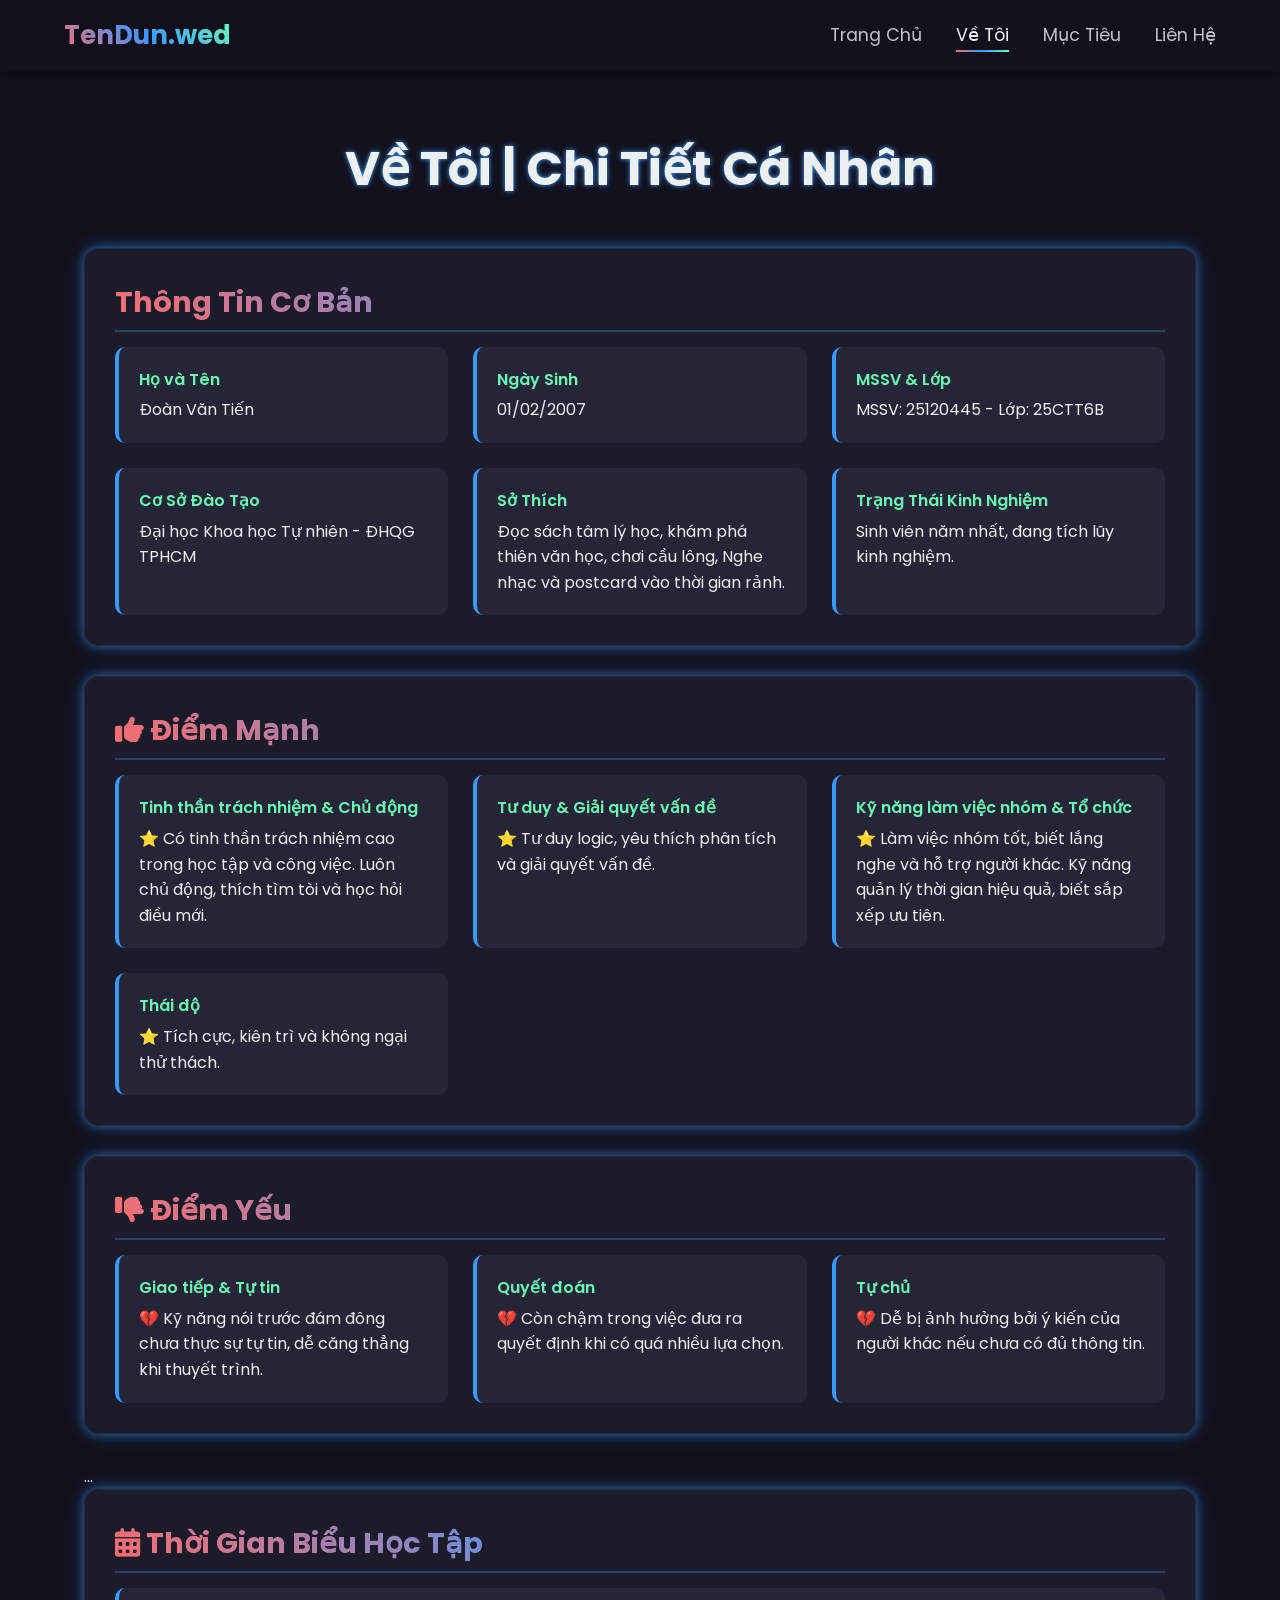
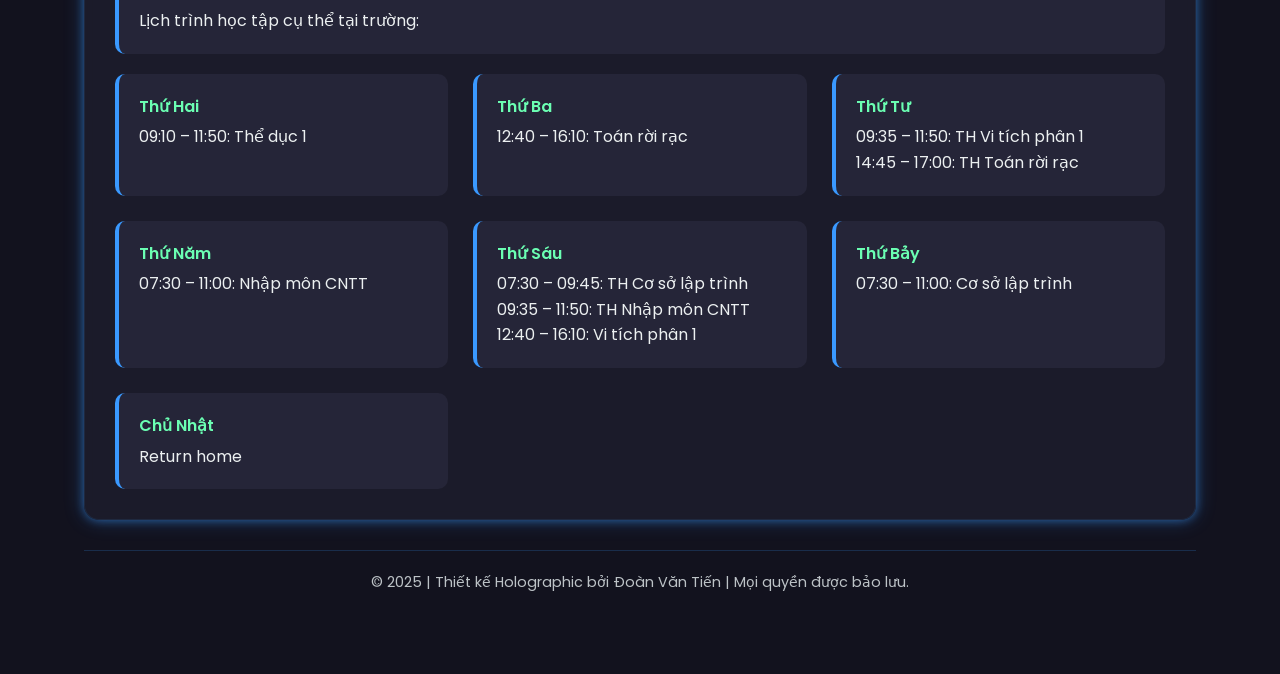
==== about.html @ da83dd7d "first commit~" ====
<!DOCTYPE html>
<html lang="vi">
<head>
    <meta charset="UTF-8">
    <meta name="viewport" content="width=device-width, initial-scale=1.0">
    <title>Về Tôi | Đoàn Văn Tiến</title>
    <link rel="stylesheet" href="style.css">
</head>
<body>
    <nav class="navbar">
        <div class="logo">TenDun.wed</div>
        <div class="nav-links">
            <a href="index.html">Trang Chủ</a>
            <a href="about.html">Về Tôi</a>
            <a href="goals.html">Mục Tiêu</a>
            <a href="contact.html">Liên Hệ</a>
        </div>
    </nav>

    <div class="main-content">
        <h2 class="section-title">Về Tôi | Chi Tiết Cá Nhân</h2>

        <section class="card">
            <h3>Thông Tin Cơ Bản</h3>
            <div class="data-grid">
                <div class="data-item">
                    <h4>Họ và Tên</h4>
                    <p>Đoàn Văn Tiến</p>
                </div>
                <div class="data-item">
                    <h4>Ngày Sinh</h4>
                    <p>01/02/2007</p>
                </div>
                <div class="data-item">
                    <h4>MSSV & Lớp</h4>
                    <p>MSSV: 25120445 - Lớp: 25CTT6B</p>
                </div>
                <div class="data-item">
                    <h4>Cơ Sở Đào Tạo</h4>
                    <p>Đại học Khoa học Tự nhiên - ĐHQG TPHCM</p>
                </div>
                <div class="data-item">
                    <h4>Sở Thích</h4>
                    <p>Đọc sách tâm lý học, khám phá thiên văn học, chơi cầu lông, Nghe nhạc và postcard vào thời gian rảnh.</p>
                </div>
                <div class="data-item">
                    <h4>Trạng Thái Kinh Nghiệm</h4>
                    <p>Sinh viên năm nhất, đang tích lũy kinh nghiệm.</p>
                </div>
            </div>
        </section>

        <section class="card">
            <h3><i class="fas fa-thumbs-up"></i> Điểm Mạnh</h3>
            <div class="data-grid">
                <div class="data-item">
                    <h4>Tinh thần trách nhiệm & Chủ động</h4>
                    <p>⭐ Có tinh thần trách nhiệm cao trong học tập và công việc. Luôn chủ động, thích tìm tòi và học hỏi điều mới.</p>
                </div>
                <div class="data-item">
                    <h4>Tư duy & Giải quyết vấn đề</h4>
                    <p>⭐ Tư duy logic, yêu thích phân tích và giải quyết vấn đề.</p>
                </div>
                <div class="data-item">
                    <h4>Kỹ năng làm việc nhóm & Tổ chức</h4>
                    <p>⭐ Làm việc nhóm tốt, biết lắng nghe và hỗ trợ người khác. Kỹ năng quản lý thời gian hiệu quả, biết sắp xếp ưu tiên.</p>
                </div>
                <div class="data-item">
                    <h4>Thái độ</h4>
                    <p>⭐ Tích cực, kiên trì và không ngại thử thách.</p>
                </div>
            </div>
        </section>

        <section class="card">
            <h3><i class="fas fa-thumbs-down"></i> Điểm Yếu</h3>
            <div class="data-grid">
                <div class="data-item">
                    <h4>Giao tiếp & Tự tin</h4>
                    <p>💔 Kỹ năng nói trước đám đông chưa thực sự tự tin, dễ căng thẳng khi thuyết trình.</p>
                </div>
                <div class="data-item">
                    <h4>Quyết đoán</h4>
                    <p>💔 Còn chậm trong việc đưa ra quyết định khi có quá nhiều lựa chọn.</p>
                </div>
                <div class="data-item">
                    <h4>Tự chủ</h4>
                    <p>💔 Dễ bị ảnh hưởng bởi ý kiến của người khác nếu chưa có đủ thông tin.</p>
                </div>
            </div>
        </section>

        ...
<section class="card">
    <h3><i class="fas fa-calendar-alt"></i> Thời Gian Biểu Học Tập</h3>
    <p class="data-item" style="margin-bottom: 20px;">Lịch trình học tập cụ thể tại trường:</p>

    <div class="data-grid">
        <div class="data-item">
            <h4>Thứ Hai</h4>
            <p>09:10 – 11:50: Thể dục 1</p>
        </div>
        <div class="data-item">
            <h4>Thứ Ba</h4>
            <p>12:40 – 16:10: Toán rời rạc</p>
        </div>
        <div class="data-item">
            <h4>Thứ Tư</h4>
            <p>09:35 – 11:50: TH Vi tích phân 1</p>
            <p>14:45 – 17:00: TH Toán rời rạc</p>
        </div>
        <div class="data-item">
            <h4>Thứ Năm</h4>
            <p>07:30 – 11:00: Nhập môn CNTT</p>
        </div>
        <div class="data-item">
            <h4>Thứ Sáu</h4>
            <p>07:30 – 09:45: TH Cơ sở lập trình</p>
            <p>09:35 – 11:50: TH Nhập môn CNTT</p>
            <p>12:40 – 16:10: Vi tích phân 1</p>
        </div>
        <div class="data-item">
            <h4>Thứ Bảy</h4>
            <p>07:30 – 11:00: Cơ sở lập trình</p>
        </div>
        <div class="data-item">
            <h4>Chủ Nhật</h4>
            <p>Return home</p>
        </div>
    </div>
</section>

<footer>
    &copy; 2025 | Thiết kế Holographic bởi Đoàn Văn Tiến | Mọi quyền được bảo lưu.
</footer>

<script src="script.js"></script>
</body>
</html>
---- style.css ----
/* ====================================
    GLOBAL STYLES & HOLOGRAPHIC THEME 
==================================== */
@import url('https://fonts.googleapis.com/css2?family=Poppins:wght@300;400;600;700&display=swap');
@import url('https://cdnjs.cloudflare.com/ajax/libs/font-awesome/6.0.0-beta3/css/all.min.css');
@import url('https://cdnjs.cloudflare.com/ajax/libs/animate.css/4.1.1/animate.min.css');

:root {
    /* Màu nền tối, hiện đại */
    --bg-dark: #12121e;
    /* Màu gradient holographic/neon */
    --accent-gradient: linear-gradient(45deg, #FF6B6B, #3A99FF, #6BFFB3);
    /* Màu chữ chính */
    --text-light: #ecf0f1;
    /* Màu chữ phụ */
    --text-muted: #bdc3c7;
    /* Màu nổi bật cho nút/active link */
    --accent-color: #3A99FF;
    /* Hiệu ứng bóng nổi */
    --shadow-neon: 0 0 10px rgba(58, 153, 255, 0.5), 0 0 20px rgba(58, 153, 255, 0.3);
    --card-bg: rgba(30, 30, 45, 0.8);
}

* {
    box-sizing: border-box;
    margin: 0;
    padding: 0;
}

body {
    font-family: 'Poppins', sans-serif;
    background-color: var(--bg-dark);
    color: var(--text-light);
    line-height: 1.6;
    min-height: 100vh;
    display: flex;
    flex-direction: column;
    overflow-x: hidden;
}

a {
    color: var(--accent-color);
    text-decoration: none;
    transition: color 0.3s ease;
}

a:hover {
    color: var(--text-light);
}

/* ====================================
    PRELOADER (WELCOME SCREEN) STYLES
==================================== */
#preloader {
    position: fixed;
    top: 0;
    left: 0;
    width: 100%;
    height: 100%;
    background-color: var(--bg-dark);
    display: flex;
    flex-direction: column;
    justify-content: center;
    align-items: center;
    z-index: 9999;
    transition: opacity 1s ease-out;
}

#preloader.fade-out {
    opacity: 0;
    pointer-events: none;
}

.welcome-text {
    font-size: 3em;
    font-weight: 700;
    background: var(--accent-gradient);
    -webkit-background-clip: text;
    -webkit-text-fill-color: transparent;
    animation: bounceIn 1.5s ease-out;
    text-shadow: 0 0 15px rgba(58, 153, 255, 0.5);
}

.loader-bar {
    width: 200px;
    height: 5px;
    background: rgba(255, 255, 255, 0.1);
    border-radius: 5px;
    margin-top: 20px;
}

.loader-bar::after {
    content: '';
    display: block;
    height: 100%;
    width: 0;
    background: var(--accent-gradient);
    border-radius: 5px;
    animation: load 2s ease-out forwards;
}

@keyframes load {
    0% { width: 0; }
    100% { width: 100%; }
}

/* Ẩn nội dung chính khi chưa load xong */
.main-content {
    opacity: 0;
    transition: opacity 0.5s ease-in 1s;
}

.main-content.loaded {
    opacity: 1;
}

/* ====================================
    NAVIGATION BAR (THANH ĐIỀU HƯỚNG)
==================================== */
.navbar {
    background-color: rgba(18, 18, 30, 0.95);
    padding: 15px 5%;
    display: flex;
    justify-content: space-between;
    align-items: center;
    box-shadow: 0 4px 15px rgba(0, 0, 0, 0.4);
    position: sticky;
    top: 0;
    z-index: 1000;
}

.logo {
    font-size: 1.6em;
    font-weight: 700;
    background: var(--accent-gradient);
    -webkit-background-clip: text;
    -webkit-text-fill-color: transparent;
    transition: transform 0.3s ease;
}

.logo:hover {
    transform: scale(1.05);
}

.nav-links a {
    color: var(--text-muted);
    margin-left: 30px;
    font-size: 1.1em;
    padding: 5px 0;
    position: relative;
    transition: color 0.3s ease;
}

.nav-links a::after {
    content: '';
    position: absolute;
    bottom: 0;
    left: 0;
    width: 0;
    height: 2px;
    background: var(--accent-gradient);
    transition: width 0.3s ease;
}

.nav-links a:hover, .nav-links a.active {
    color: var(--text-light);
}

.nav-links a:hover::after, .nav-links a.active::after {
    width: 100%;
}


/* ====================================
    MAIN CONTENT AREA & CARDS
==================================== */
.main-content {
    flex: 1;
    max-width: 1200px;
    width: 90%;
    margin: 40px auto;
    padding: 20px;
}

.section-title {
    font-size: 3em;
    font-weight: 700;
    text-align: center;
    margin-bottom: 40px;
    color: var(--text-light);
    text-shadow: 0 0 5px var(--accent-color);
    animation: fadeInDown 1s ease-out;
}

.card {
    background: var(--card-bg);
    border-radius: 15px;
    padding: 30px;
    margin-bottom: 30px;
    box-shadow: var(--shadow-neon);
    backdrop-filter: blur(5px);
    transition: transform 0.6s cubic-bezier(0.68, -0.55, 0.27, 1.55), box-shadow 0.3s ease;
    border: 1px solid rgba(58, 153, 255, 0.1);
    opacity: 0; 
    transform: translateY(40px);
}

.card:hover {
    transform: translateY(-8px);
    box-shadow: 0 0 15px rgba(58, 153, 255, 0.8);
}

.card.visible {
    opacity: 1;
    transform: translateY(0);
    animation: fadeInUp 1s ease-out;
}

.card h3 {
    font-size: 1.8em;
    margin-bottom: 15px;
    background: var(--accent-gradient);
    -webkit-background-clip: text;
    -webkit-text-fill-color: transparent;
    padding-bottom: 5px;
    border-bottom: 2px solid rgba(58, 153, 255, 0.3);
}

/* ====================================
    HOME PAGE STYLES 
==================================== */
#home-intro {
    text-align: center;
    padding: 80px 0;
}

.profile-img-home {
    width: 200px;
    height: 200px;
    border-radius: 50%;
    object-fit: cover;
    border: 5px solid var(--accent-color);
    box-shadow: var(--shadow-neon);
    margin-bottom: 20px;
}

#home-intro h1 {
    font-size: 4em;
    margin-bottom: 10px;
    background: var(--accent-gradient);
    -webkit-background-clip: text;
    -webkit-text-fill-color: transparent;
}

/* Hiệu ứng gõ chữ */
#typing-text {
    font-size: 1.5em;
    color: var(--text-muted);
    margin-bottom: 30px;
    display: inline-block;
    min-height: 1.5em;
    visibility: hidden; /* Ẩn cho đến khi JS gọi */
    border-right: 3px solid var(--accent-color); /* Con trỏ gõ */
    animation: blink-caret 0.75s step-end infinite;
    padding-right: 5px;
}

@keyframes blink-caret {
    from, to { border-color: transparent }
    50% { border-color: var(--accent-color); }
}

.cta-button-container {
    margin-top: 30px;
}

.cta-button {
    display: inline-flex;
    align-items: center;
    gap: 10px;
    padding: 12px 30px;
    background: var(--accent-gradient);
    border: none;
    border-radius: 50px; /* Bo tròn mạnh hơn */
    color: var(--bg-dark);
    font-weight: 700;
    font-size: 1.1em;
    transition: transform 0.3s ease, box-shadow 0.3s ease, filter 0.3s ease;
    box-shadow: 0 0 10px rgba(255, 255, 255, 0.2);
    text-transform: uppercase;
    letter-spacing: 1px;
}

.cta-button:hover {
    transform: scale(1.1); /* Phóng to hơn */
    box-shadow: var(--shadow-neon), 0 0 40px rgba(58, 153, 255, 0.8);
    filter: brightness(1.1);
}

/* ====================================
    DATA GRIDS & SCHEDULE STYLES
==================================== */

.data-grid {
    display: grid;
    grid-template-columns: repeat(auto-fit, minmax(280px, 1fr));
    gap: 25px;
}

.data-item {
    background-color: rgba(40, 40, 60, 0.8);
    padding: 20px;
    border-radius: 10px;
    border-left: 4px solid var(--accent-color);
    transition: background-color 0.3s ease;
}

.data-item h4 {
    color: #6BFFB3; /* Màu neon xanh lá */
    margin-bottom: 5px;
    font-weight: 600;
}

/* Schedule Table */
.schedule-table {
    width: 100%;
    border-collapse: separate;
    border-spacing: 0 10px;
    min-width: 800px; /* Đảm bảo bảng không quá hẹp trên mobile */
}

.schedule-table th, .schedule-table td {
    padding: 15px 10px;
    text-align: center;
    border-radius: 8px;
    font-size: 0.9em;
}

.schedule-table th {
    background: var(--accent-gradient);
    color: var(--bg-dark);
    font-weight: 700;
    text-transform: uppercase;
    font-size: 1.0em;
    box-shadow: 0 4px 10px rgba(0, 0, 0, 0.3);
    white-space: nowrap;
}

.schedule-table td {
    background-color: rgba(40, 40, 60, 0.8);
    color: var(--text-light);
    transition: background-color 0.3s ease;
}

.schedule-table td:hover {
    background-color: #30304a;
}

.schedule-table tr:nth-child(even) td {
    border-left: 2px solid #6BFFB3; 
}

.schedule-table tr:nth-child(odd) td {
    border-left: 2px solid #FF6B6B; 
}


/* Contact Page Specific */
.contact-grid {
    display: grid;
    grid-template-columns: repeat(auto-fit, minmax(200px, 1fr));
    gap: 30px;
    text-align: center;
}

.contact-link {
    display: block;
    padding: 30px 15px;
    border-radius: 10px;
    background: var(--card-bg);
    box-shadow: var(--shadow-neon);
    transition: all 0.3s ease;
}

.contact-link i {
    font-size: 3em;
    margin-bottom: 10px;
    background: var(--accent-gradient);
    -webkit-background-clip: text;
    -webkit-text-fill-color: transparent;
}

.contact-link:hover {
    transform: translateY(-8px) scale(1.05);
    box-shadow: 0 10px 20px rgba(58, 153, 255, 0.5);
    background-color: #202030;
}


/* ====================================
    FOOTER & MEDIA QUERIES
==================================== */
footer {
    text-align: center;
    padding: 20px;
    background-color: var(--bg-dark);
    border-top: 1px solid rgba(58, 153, 255, 0.2);
    margin-top: auto;
    color: var(--text-muted);
    font-size: 0.9em;
}

@media (max-width: 768px) {
    .navbar {
        padding: 15px 20px;
    }
    .nav-links a {
        margin-left: 15px;
        font-size: 1em;
    }
    #home-intro h1 {
        font-size: 3em;
    }
    .section-title {
        font-size: 2.2em;
    }
    .schedule-table {
        min-width: 600px;
    }
}
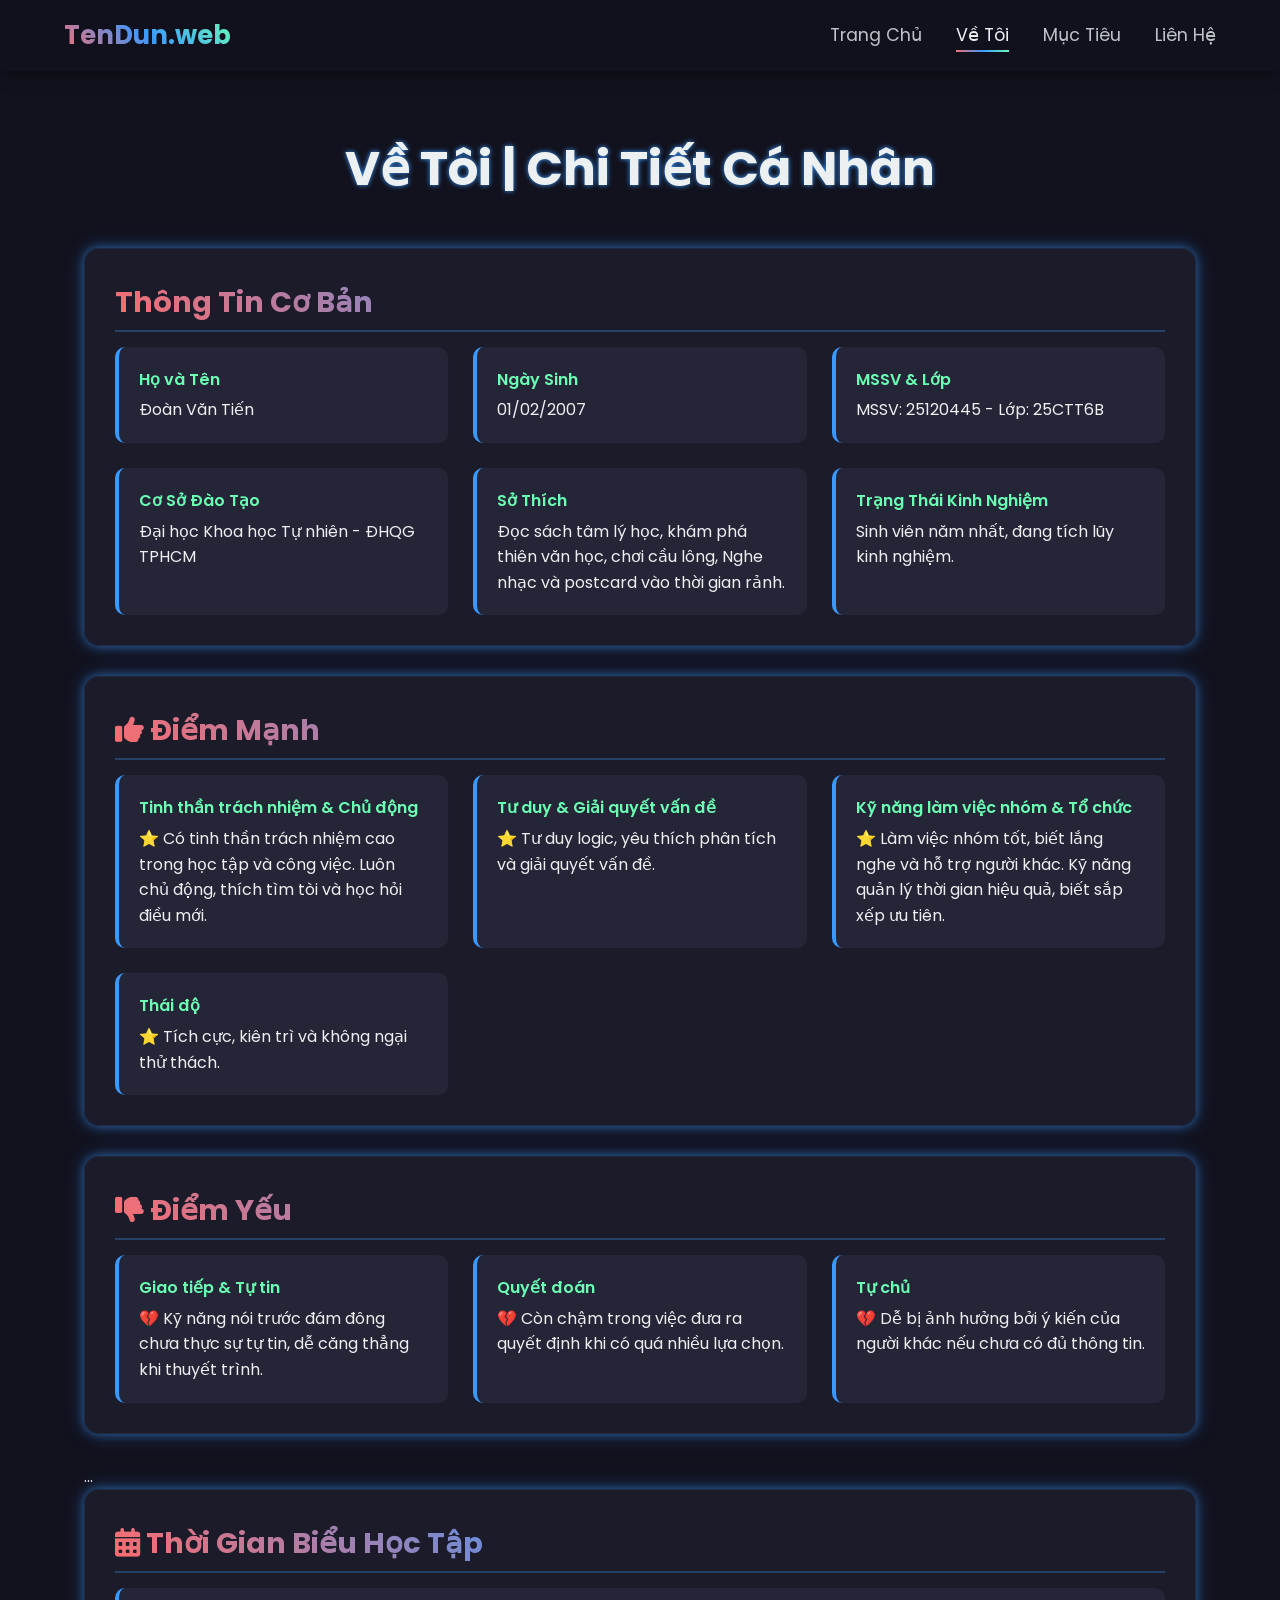
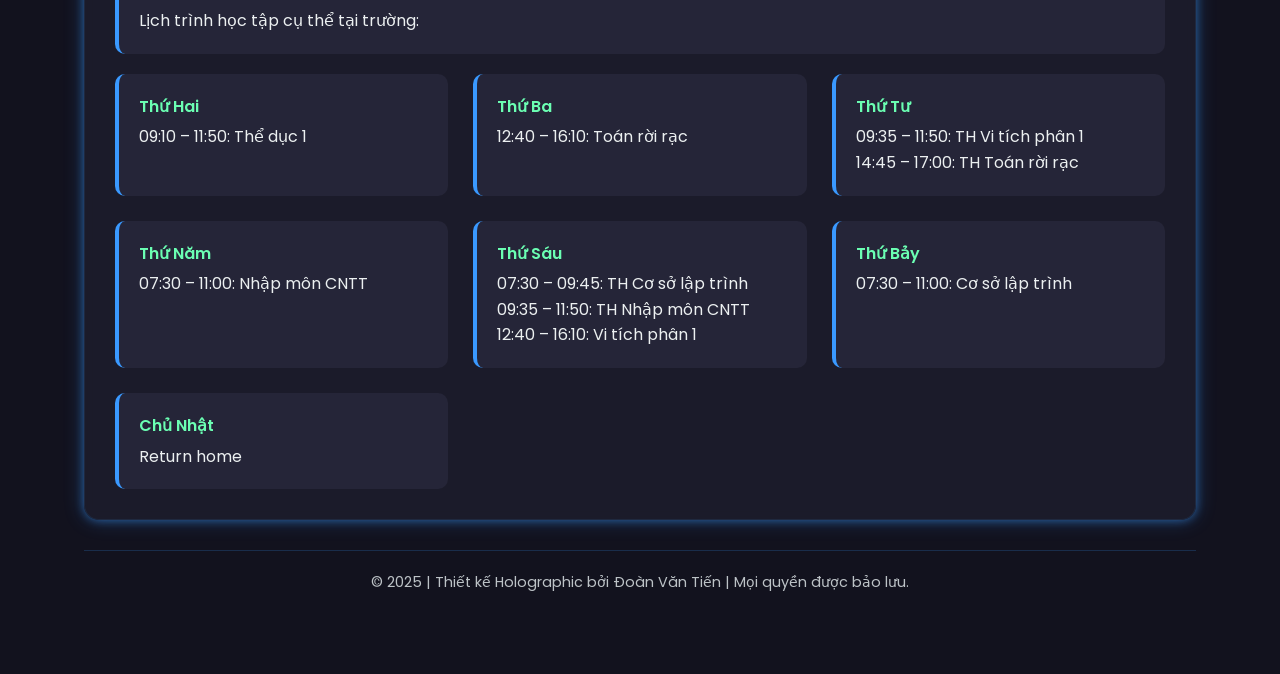
==== commit 0323e014: "Update about.html" ====
--- a/about.html
+++ b/about.html
@@ -8,7 +8,7 @@
 </head>
 <body>
     <nav class="navbar">
-        <div class="logo">TenDun.wed</div>
+        <div class="logo">TenDun.web</div>
         <div class="nav-links">
             <a href="index.html">Trang Chủ</a>
             <a href="about.html">Về Tôi</a>
@@ -136,4 +136,4 @@
 
 <script src="script.js"></script>
 </body>
-</html>+</html>
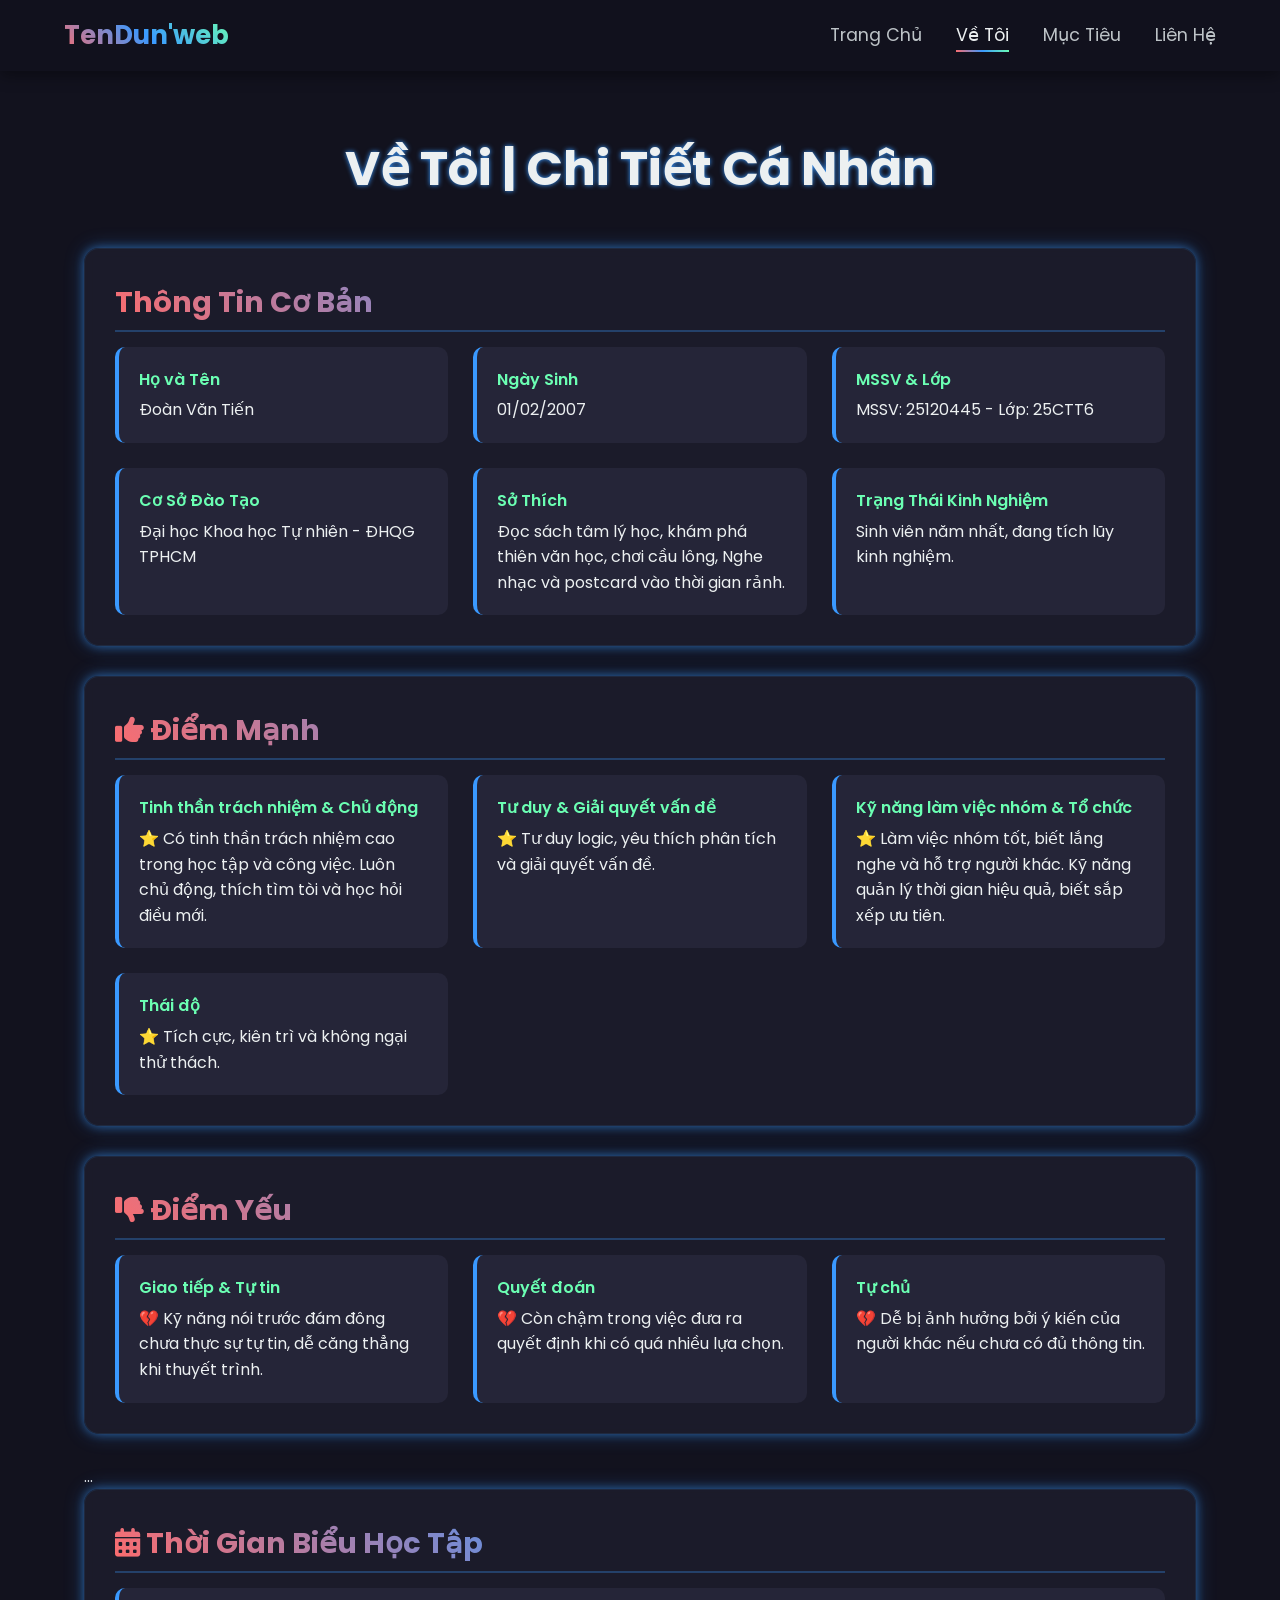
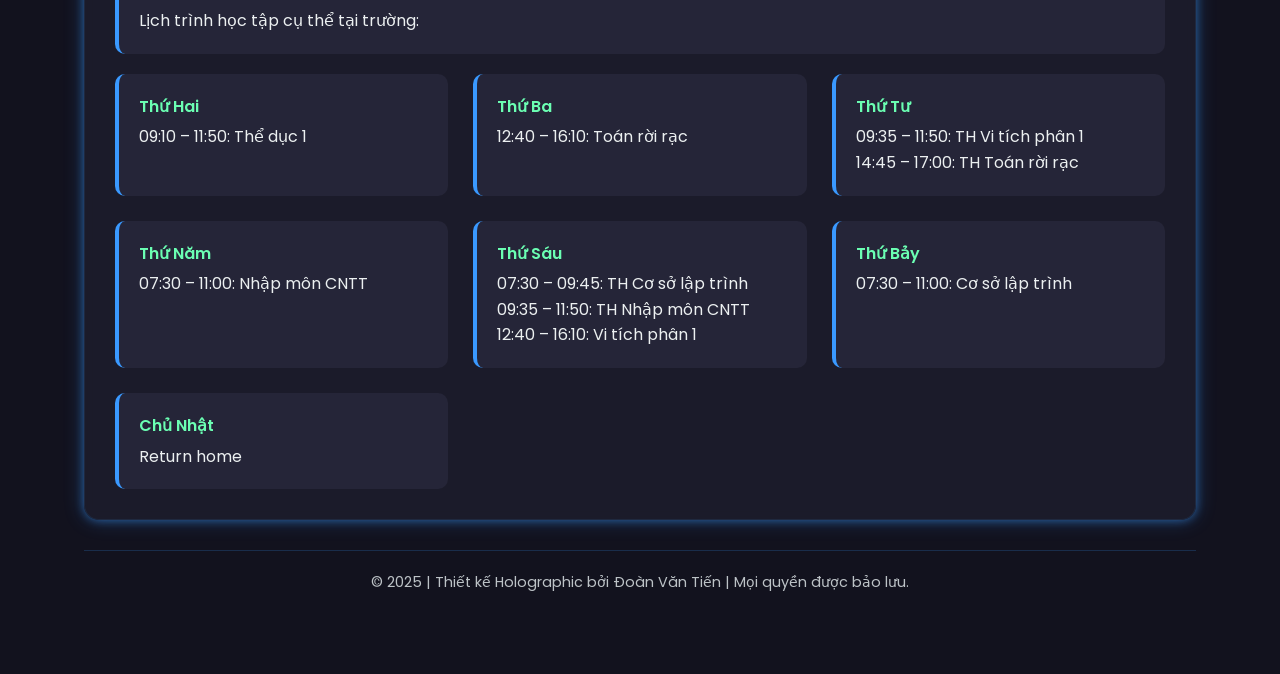
==== commit c8610ec1: "Update about.html" ====
--- a/about.html
+++ b/about.html
@@ -8,7 +8,7 @@
 </head>
 <body>
     <nav class="navbar">
-        <div class="logo">TenDun.web</div>
+        <div class="logo">TenDun'web</div>
         <div class="nav-links">
             <a href="index.html">Trang Chủ</a>
             <a href="about.html">Về Tôi</a>
@@ -33,7 +33,7 @@
                 </div>
                 <div class="data-item">
                     <h4>MSSV & Lớp</h4>
-                    <p>MSSV: 25120445 - Lớp: 25CTT6B</p>
+                    <p>MSSV: 25120445 - Lớp: 25CTT6</p>
                 </div>
                 <div class="data-item">
                     <h4>Cơ Sở Đào Tạo</h4>
